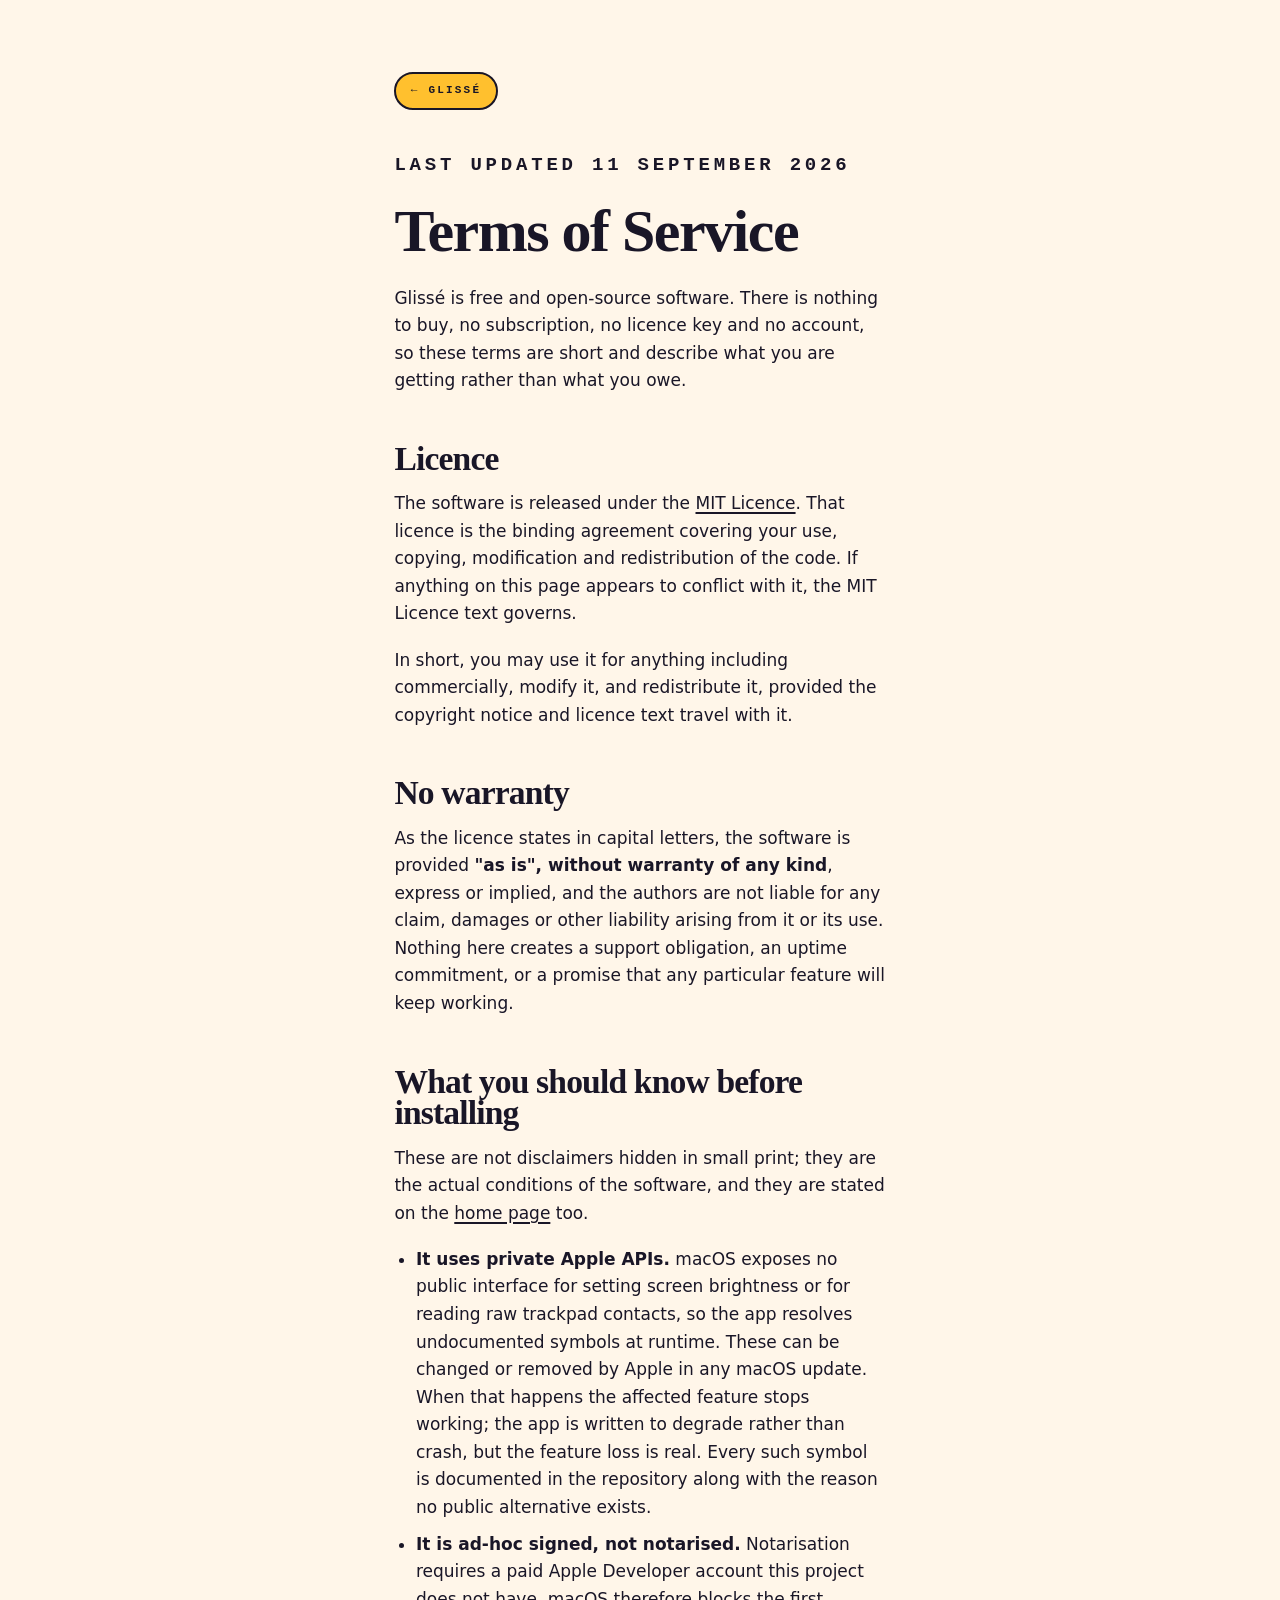
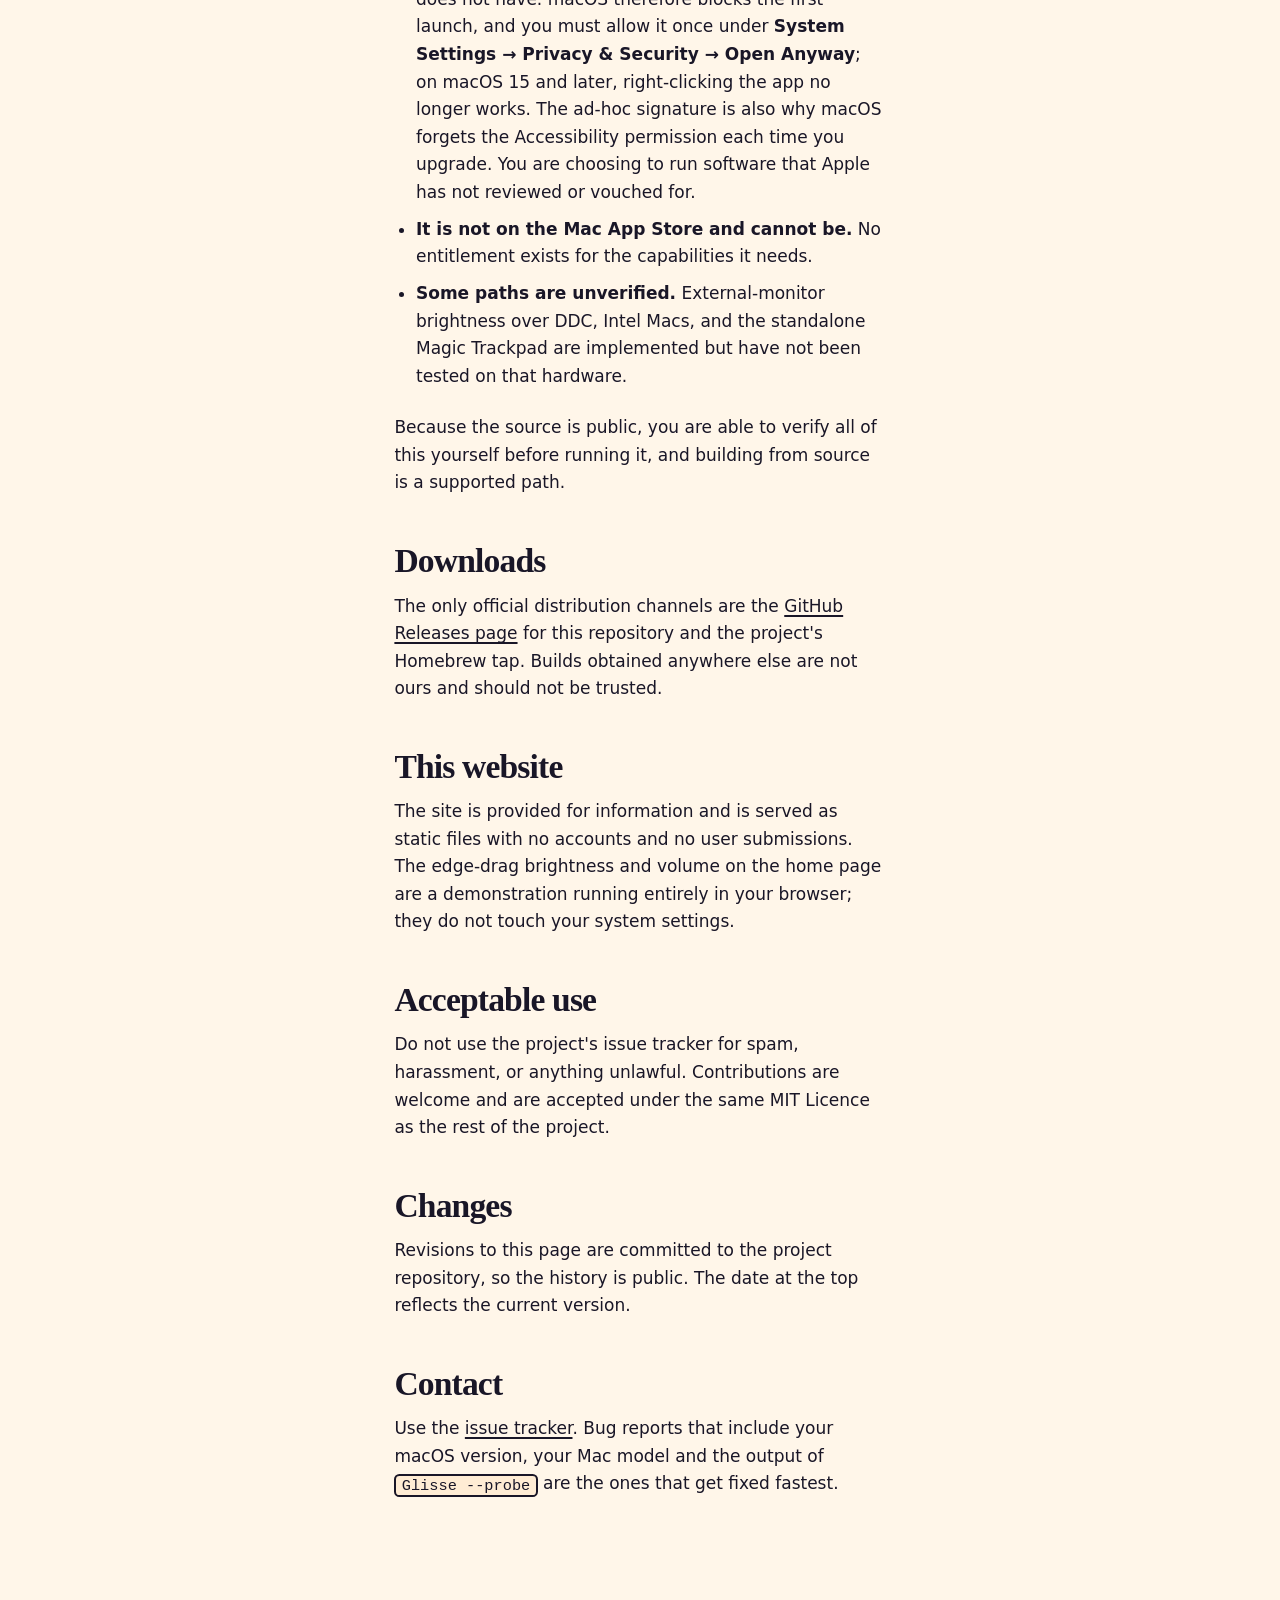
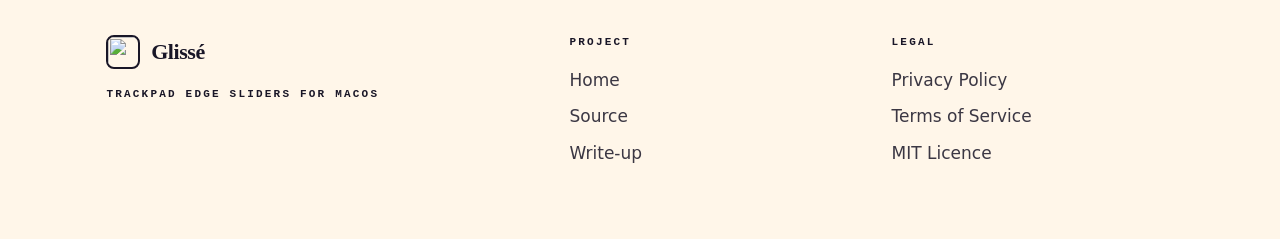
==== docs/terms.html @ 50b2019c "Fix first-launch instructions for macOS 15 and later Gatekeeper blocks the ad-hoc signed release on " ====
<!DOCTYPE html>
<html lang="en">
<head>
<meta charset="utf-8">
<meta name="viewport" content="width=device-width, initial-scale=1">
<title>Terms of Service — Glissé</title>
<meta name="description" content="Glissé is free MIT-licensed software provided as-is. What that means, what the app uses, and what is not guaranteed.">
<link rel="canonical" href="https://helgafinn.github.io/glisse/terms.html">
<meta name="theme-color" content="#0b0e14">
<link rel="icon" type="image/png" href="assets/icon-256.png">
<link rel="stylesheet" href="assets/site.css">
</head>
<body>

<div class="marks" aria-hidden="true">
  <span class="tl"></span><span class="tr"></span><span class="bl"></span><span class="br"></span>
</div>

<main id="main" class="wrap doc">
  <a class="backlink" href="./">&#8592; Glissé</a>

  <p class="label" style="margin-bottom:1.25rem">Last updated 11 September 2026</p>
  <h1>Terms of Service</h1>

  <p>Glissé is free and open-source software. There is nothing to buy, no subscription, no licence key and no account, so these terms are short and describe what you are getting rather than what you owe.</p>

  <h2>Licence</h2>

  <p>The software is released under the <a href="https://github.com/helgafinn/glisse/blob/main/LICENSE">MIT Licence</a>. That licence is the binding agreement covering your use, copying, modification and redistribution of the code. If anything on this page appears to conflict with it, the MIT Licence text governs.</p>

  <p>In short, you may use it for anything including commercially, modify it, and redistribute it, provided the copyright notice and licence text travel with it.</p>

  <h2>No warranty</h2>

  <p>As the licence states in capital letters, the software is provided <strong>"as is", without warranty of any kind</strong>, express or implied, and the authors are not liable for any claim, damages or other liability arising from it or its use. Nothing here creates a support obligation, an uptime commitment, or a promise that any particular feature will keep working.</p>

  <h2>What you should know before installing</h2>

  <p>These are not disclaimers hidden in small print; they are the actual conditions of the software, and they are stated on the <a href="./">home page</a> too.</p>

  <ul>
    <li><strong>It uses private Apple APIs.</strong> macOS exposes no public interface for setting screen brightness or for reading raw trackpad contacts, so the app resolves undocumented symbols at runtime. These can be changed or removed by Apple in any macOS update. When that happens the affected feature stops working; the app is written to degrade rather than crash, but the feature loss is real. Every such symbol is documented in the repository along with the reason no public alternative exists.</li>
    <li><strong>It is ad-hoc signed, not notarised.</strong> Notarisation requires a paid Apple Developer account this project does not have. macOS therefore blocks the first launch, and you must allow it once under <strong>System Settings → Privacy &amp; Security → Open Anyway</strong>; on macOS 15 and later, right-clicking the app no longer works. The ad-hoc signature is also why macOS forgets the Accessibility permission each time you upgrade. You are choosing to run software that Apple has not reviewed or vouched for.</li>
    <li><strong>It is not on the Mac App Store and cannot be.</strong> No entitlement exists for the capabilities it needs.</li>
    <li><strong>Some paths are unverified.</strong> External-monitor brightness over DDC, Intel Macs, and the standalone Magic Trackpad are implemented but have not been tested on that hardware.</li>
  </ul>

  <p>Because the source is public, you are able to verify all of this yourself before running it, and building from source is a supported path.</p>

  <h2>Downloads</h2>

  <p>The only official distribution channels are the <a href="https://github.com/helgafinn/glisse/releases">GitHub Releases page</a> for this repository and the project's Homebrew tap. Builds obtained anywhere else are not ours and should not be trusted.</p>

  <h2>This website</h2>

  <p>The site is provided for information and is served as static files with no accounts and no user submissions. The edge-drag brightness and volume on the home page are a demonstration running entirely in your browser; they do not touch your system settings.</p>

  <h2>Acceptable use</h2>

  <p>Do not use the project's issue tracker for spam, harassment, or anything unlawful. Contributions are welcome and are accepted under the same MIT Licence as the rest of the project.</p>

  <h2>Changes</h2>

  <p>Revisions to this page are committed to the project repository, so the history is public. The date at the top reflects the current version.</p>

  <h2>Contact</h2>

  <p>Use the <a href="https://github.com/helgafinn/glisse/issues">issue tracker</a>. Bug reports that include your macOS version, your Mac model and the output of <code>Glisse --probe</code> are the ones that get fixed fastest.</p>
</main>

<footer class="wrap">
  <div class="foot-grid">
    <div>
      <div class="brandmark" style="margin-bottom:1rem">
        <img src="assets/icon-256.png" alt="" width="26" height="26">
        <b>Glissé</b>
      </div>
      <p class="label">Trackpad edge sliders for macOS</p>
    </div>
    <nav aria-label="Project">
      <p class="label" style="margin-bottom:0.4rem">Project</p>
      <a href="./">Home</a>
      <a href="https://github.com/helgafinn/glisse">Source</a>
      <a href="writeup.html">Write-up</a>
    </nav>
    <nav aria-label="Legal">
      <p class="label" style="margin-bottom:0.4rem">Legal</p>
      <a href="privacy.html">Privacy Policy</a>
      <a href="terms.html">Terms of Service</a>
      <a href="https://github.com/helgafinn/glisse/blob/main/LICENSE">MIT Licence</a>
    </nav>
  </div>
</footer>

</body>
</html>
---- docs/assets/site.css ----
/* ==========================================================================
   Glissé — site styles
   Warm paper ground, saturated accents, Fraunces display + Space Grotesk.
   Fonts are self-hosted, so the page makes no third-party requests.
   ========================================================================== */

/* ---------- fonts ---------- */

@font-face {
  font-family: "Fraunces";
  src: url("fonts/fraunces-var.woff2") format("woff2-variations");
  font-weight: 300 900;
  font-display: swap;
}
@font-face {
  font-family: "Space Grotesk";
  src: url("fonts/spacegrotesk-var.woff2") format("woff2-variations");
  font-weight: 300 700;
  font-display: swap;
}
@font-face {
  font-family: "Space Mono";
  src: url("fonts/spacemono-400.woff2") format("woff2");
  font-weight: 400;
  font-display: swap;
}
@font-face {
  font-family: "Space Mono";
  src: url("fonts/spacemono-700.woff2") format("woff2");
  font-weight: 700;
  font-display: swap;
}

/* ---------- tokens ---------- */

:root {
  --paper:     #fff6e9;
  --paper-2:   #ffecd4;
  --paper-3:   #fbe3f2;
  --ink:       #191627;
  --ink-soft:  #443f5c;
  --ink-faint: #6f6889;

  --sun:       #ffc02e;
  --tangerine: #ff7a2f;
  --coral:     #ff5d73;
  --blue:      #2c4bff;
  --sky:       #8cc9ff;
  --mint:      #1fd0a3;
  --violet:    #7b4dff;
  --slate:     #46577a;

  --display: "Fraunces", Georgia, "Times New Roman", serif;
  --sans:    "Space Grotesk", -apple-system, BlinkMacSystemFont, system-ui, sans-serif;
  --mono:    "Space Mono", ui-monospace, "SF Mono", Menlo, monospace;

  --rail-w: 4.25rem;
  --ease: cubic-bezier(0.23, 1, 0.32, 1);
  /* Looping illustration motion uses a symmetric in-out ease, written as a
     literal inside @keyframes because var() in animation-timing-function is
     not honoured reliably across engines. Expo-out reads as a snap here. */
  --page-max: 80rem;
  --border: 2.5px solid var(--ink);
  --shadow: 6px 6px 0 var(--ink);
}

*, *::before, *::after { box-sizing: border-box; }

html { -webkit-text-size-adjust: 100%; scroll-behavior: smooth; }
html.is-wheel-scrolling { scroll-behavior: auto; }

body {
  margin: 0;
  background: var(--paper);
  color: var(--ink);
  font-family: var(--sans);
  font-size: 1.0625rem;
  line-height: 1.62;
  -webkit-font-smoothing: antialiased;
  overflow-x: hidden;
}

@media (prefers-reduced-motion: reduce) {
  html { scroll-behavior: auto; }
  *, *::before, *::after {
    animation-duration: 0.01ms !important;
    animation-iteration-count: 1 !important;
    transition-duration: 0.01ms !important;
  }
}

/* ---------- type ---------- */

h1, h2, h3 {
  margin: 0;
  font-family: var(--display);
  font-weight: 820;
  line-height: 0.94;
  letter-spacing: -0.025em;
  font-variation-settings: "SOFT" 40, "WONK" 1, "opsz" 100;
}

.display {
  font-size: clamp(3.5rem, 13.5vw, 12rem);
  line-height: 0.84;
  letter-spacing: -0.04em;
  font-variation-settings: "SOFT" 60, "WONK" 1, "opsz" 144;
}

.h2 { font-size: clamp(2rem, 5vw, 4rem); }
.h3 { font-size: clamp(1.3rem, 2.1vw, 1.75rem); font-variation-settings: "SOFT" 30, "WONK" 1, "opsz" 40; }

.label {
  font-family: var(--mono);
  font-size: 0.6875rem;
  font-weight: 700;
  letter-spacing: 0.2em;
  text-transform: uppercase;
}

.lede {
  font-size: clamp(1.09375rem, 1.5vw, 1.3125rem);
  line-height: 1.5;
  max-width: 46ch;
}

p { margin: 0 0 1.1em; }
p:last-child { margin-bottom: 0; }

a { color: inherit; text-decoration-thickness: 2px; text-underline-offset: 0.18em; }
a:hover { text-decoration-color: var(--coral); }

code, kbd, pre, samp { font-family: var(--mono); font-size: 0.9em; }

:focus-visible { outline: 3px solid var(--violet); outline-offset: 3px; border-radius: 3px; }

.skip {
  position: absolute; left: -9999px; top: 0; z-index: 100;
  padding: 0.75rem 1.25rem; background: var(--ink); color: var(--paper);
  font-family: var(--mono); font-size: 0.75rem;
}
.skip:focus { left: 1rem; top: 1rem; }

/* ---------- layout ---------- */

.wrap {
  width: 100%; max-width: var(--page-max);
  margin-inline: auto;
  /* the rails are fixed to the viewport edges, so always clear them */
  padding-inline: calc(var(--rail-w) + clamp(1rem, 3vw, 2.5rem));
}
main { position: relative; z-index: 1; }
section { position: relative; padding-block: clamp(4rem, 10vh, 8rem); }

/* colour blocks */
.block-ink    { background: var(--ink);    color: var(--paper); }
.block-sun    { background: var(--sun); }
.block-blue   { background: var(--blue);   color: var(--paper); }
.block-mint   { background: var(--mint); }
.block-violet { background: var(--violet); color: var(--paper); }
.block-paper2 { background: var(--paper-2); }
.block-ink a, .block-blue a, .block-violet a { text-decoration-color: var(--sun); }

/* soft wave divider */
.wave { display: block; width: 100%; height: clamp(2rem, 4vw, 4rem); }
.wave path { fill: currentColor; }

/* ---------- the dim layer ---------- */

#dim {
  position: fixed; inset: 0;
  background: #0d0a18;
  opacity: 0; pointer-events: none;
  z-index: 2;
  transition: opacity 90ms linear;
}

/* ---------- edge rails: the signature interaction ---------- */

.rail {
  position: fixed; top: 0; bottom: 0;
  width: var(--rail-w);
  z-index: 5;
  display: grid; place-items: center;
  border: 0; padding: 0; margin: 0;
  cursor: ns-resize;
  touch-action: none;
  -webkit-user-select: none; user-select: none;
  color: var(--ink);
}
.rail-left {
  left: 0;
  background: linear-gradient(180deg, #ffe3a0, var(--sun) 55%, var(--tangerine));
  border-right: var(--border);
}
.rail-right {
  right: 0;
  background: linear-gradient(180deg, var(--sky), var(--blue) 60%, #1a2fb8);
  border-left: var(--border);
  color: var(--paper);
}

.rail::after {
  content: ""; position: absolute; inset: 0;
  background: #fff; opacity: 0;
  transition: opacity 200ms var(--ease);
}
.rail:hover::after, .rail:focus-visible::after { opacity: 0.16; }
.rail.is-live::after { opacity: 0.26; }

.rail-ticks {
  position: absolute; top: 11%; bottom: 11%; left: 50%;
  transform: translateX(-50%);
  width: 2px; background: rgba(25, 22, 39, 0.22);
  display: flex; flex-direction: column; justify-content: space-between; align-items: center;
}
.rail-right .rail-ticks { background: rgba(255, 246, 233, 0.3); }
.rail-ticks i {
  display: block; width: 10px; height: 2px;
  background: rgba(25, 22, 39, 0.25);
  transition: background 160ms var(--ease), width 160ms var(--ease);
}
.rail-right .rail-ticks i { background: rgba(255, 246, 233, 0.35); }
.rail .rail-ticks i.lit { background: var(--ink); width: 18px; }
.rail-right .rail-ticks i.lit { background: var(--paper); }

.rail-thumb {
  position: absolute; left: 50%; bottom: 0;
  width: 1.9rem; height: 0.7rem;
  border-radius: 999px;
  background: var(--paper);
  border: 2.5px solid var(--ink);
  transform: translate(-50%, 50%) rotate(-22deg);
  transition: bottom 90ms linear, transform 240ms var(--ease);
}
.rail.is-live .rail-thumb { transform: translate(-50%, 50%) rotate(0deg) scale(1.08); }

.rail-cap {
  position: absolute; bottom: 1.15rem;
  writing-mode: vertical-rl; transform: rotate(180deg);
  font-family: var(--mono); font-weight: 700;
  font-size: 0.625rem; letter-spacing: 0.24em; text-transform: uppercase;
  white-space: nowrap;
}
.rail-left .rail-cap { bottom: auto; top: 1.15rem; }

@media (max-width: 48rem) {
  :root { --rail-w: 2.25rem; }
  .rail-cap { display: none; }
  /* confetti would land on top of the copy at this width */
  .confetti { display: none; }
}

/* ---------- HUD ---------- */

#hud {
  position: fixed; left: 50%; bottom: 11vh;
  translate: -50% 0; z-index: 6;
  width: 11.5rem; padding: 1.4rem 1.1rem 1.15rem;
  border-radius: 1.4rem;
  background: var(--paper);
  border: var(--border);
  box-shadow: var(--shadow);
  display: grid; justify-items: center; gap: 1rem;
  opacity: 0; scale: 0.9; pointer-events: none;
  transition: opacity 140ms var(--ease), scale 140ms var(--ease);
}
#hud.show { opacity: 1; scale: 1; transition-duration: 200ms; }
#hud svg { width: 3.25rem; height: 3.25rem; }
.hud-segs { display: flex; gap: 3px; width: 100%; }
.hud-segs i { flex: 1; height: 0.55rem; border-radius: 2px; background: rgba(25, 22, 39, 0.15); }
.hud-segs i.on { background: var(--ink); }

/* ---------- decorative confetti ---------- */

.confetti { position: absolute; inset: 0; pointer-events: none; overflow: hidden; z-index: 0; }
.confetti svg { position: absolute; }
.float { animation: bob 7s ease-in-out infinite; }
.float-2 { animation: bob 9s ease-in-out infinite reverse; }
.spin { animation: spin 26s linear infinite; transform-origin: 50% 50%; }
@keyframes bob { 0%, 100% { transform: translateY(0) } 50% { transform: translateY(-14px) } }
@keyframes spin { to { transform: rotate(360deg) } }

/* ---------- hero ---------- */

.hero { padding-top: clamp(3rem, 9vh, 6rem); padding-bottom: clamp(2.5rem, 6vh, 5rem); }

.hero-top {
  display: flex; justify-content: space-between; align-items: center;
  gap: 1rem; flex-wrap: wrap;
  margin-bottom: clamp(2rem, 6vh, 4rem);
}
.brandmark { display: flex; align-items: center; gap: 0.7rem; }
.brandmark img { width: 2.1rem; height: 2.1rem; border-radius: 0.5rem; border: 2px solid var(--ink); }
.brandmark b { font-family: var(--display); font-size: 1.375rem; font-weight: 820; letter-spacing: -0.02em; }

.pill {
  display: inline-flex; align-items: center; gap: 0.45rem;
  justify-self: start; width: fit-content;
  padding: 0.4rem 0.85rem;
  border: var(--border); border-radius: 999px;
  background: var(--mint);
  font-family: var(--mono); font-weight: 700;
  font-size: 0.625rem; letter-spacing: 0.16em; text-transform: uppercase;
}

.hero-grid { display: grid; gap: clamp(2rem, 5vw, 3.5rem); align-items: center; }
@media (min-width: 62rem) { .hero-grid { grid-template-columns: 1.05fr 0.95fr; } }

.hero h1 { margin-bottom: 1.5rem; }
.hero h1 mark {
  background: none; color: var(--tangerine);
  -webkit-text-stroke: 0;
}
.hero h1 span {
  display: block; margin-top: clamp(0.9rem, 2vh, 1.4rem);
  font-family: var(--mono); font-weight: 700;
  font-size: clamp(0.8125rem, 1.15vw, 1rem);
  letter-spacing: 0.18em; text-transform: uppercase;
  color: var(--ink-soft); line-height: 1.4;
}

.hero-cta { display: flex; gap: 0.8rem; flex-wrap: wrap; align-items: center; margin-top: 2rem; }

.btn {
  display: inline-flex; align-items: center; gap: 0.5rem;
  padding: 0.85rem 1.5rem;
  border: var(--border); border-radius: 999px;
  background: var(--paper); color: var(--ink);
  font-family: var(--sans); font-size: 1rem; font-weight: 600;
  text-decoration: none; cursor: pointer;
  box-shadow: 4px 4px 0 var(--ink);
  transition: transform 140ms var(--ease), box-shadow 140ms var(--ease), background 160ms var(--ease);
}
.btn:hover { transform: translate(-2px, -2px); box-shadow: 6px 6px 0 var(--ink); }
.btn:active { transform: translate(2px, 2px); box-shadow: 1px 1px 0 var(--ink); }
.btn-primary { background: var(--coral); color: var(--paper); }
.btn-sun { background: var(--sun); }

.nudge {
  display: inline-flex; align-items: center; gap: 0.6rem;
  margin-top: 2.25rem; transition: opacity 400ms var(--ease);
}
.nudge.done { opacity: 0.3; }
.nudge-arrow { width: 2.4rem; height: 2.5px; background: var(--coral); position: relative; animation: slide 2.4s var(--ease) infinite; }
.nudge-arrow::after {
  content: ""; position: absolute; left: 0; top: -3.5px;
  border-right: 7px solid var(--coral);
  border-top: 4.5px solid transparent; border-bottom: 4.5px solid transparent;
}
@keyframes slide { 0%, 100% { opacity: 0.4; transform: translateX(0) } 50% { opacity: 1; transform: translateX(-7px) } }

/* hero illustration */
.scene { width: 100%; height: auto; display: block; overflow: visible; }

/* ---------- edges two-up ---------- */

.edges { display: grid; }
@media (min-width: 56rem) { .edges { grid-template-columns: 1fr 1fr; } }
.edge {
  padding: clamp(2.25rem, 5vw, 4rem);
  display: grid; gap: 1.25rem; align-content: start;
}
.edge-illo { width: 100%; max-width: 22rem; height: auto; }

/* ---------- features ---------- */

.feat { list-style: none; margin: 0; padding: 0; display: grid; gap: 1.25rem; }
@media (min-width: 42rem) { .feat { grid-template-columns: repeat(2, 1fr); } }
@media (min-width: 68rem) { .feat { grid-template-columns: repeat(3, 1fr); } }
.feat li {
  background: var(--paper);
  border: var(--border); border-radius: 1.1rem;
  box-shadow: var(--shadow);
  padding: 1.5rem 1.4rem;
  display: grid; gap: 0.5rem; align-content: start;
}
.feat .chip {
  width: 2.75rem; height: 2.75rem; border-radius: 0.8rem;
  border: 2.5px solid var(--ink);
  display: grid; place-items: center; margin-bottom: 0.4rem;
}
.feat .chip svg { width: 1.5rem; height: 1.5rem; }
.feat b { font-family: var(--display); font-size: 1.1875rem; font-weight: 800; font-variation-settings: "SOFT" 30, "WONK" 1; }
.feat span { color: var(--ink-soft); font-size: 0.9375rem; line-height: 1.5; }

.c-sun { background: var(--sun) }
.c-coral { background: var(--coral) }
.c-blue { background: var(--sky) }
.c-mint { background: var(--mint) }
.c-violet { background: #c7b3ff }
.c-tang { background: #ffb787 }

/* ---------- install ---------- */

/* First-launch block: the app is not notarised, so this step is unavoidable
   and needs to be impossible to miss rather than buried in a footnote. */
.firstrun {
  margin-top: 2rem;
  padding: clamp(1.4rem, 3vw, 2rem);
  background: var(--paper);
  border: var(--border);
  border-radius: 1.1rem;
  box-shadow: var(--shadow);
}
.firstrun h3 { margin-bottom: 0.75rem; }
.firstrun p { max-width: 60ch; }
.firstrun .cmd { margin-block: 1rem 0; }
.steps {
  margin: 0 0 1.1em;
  padding-left: 1.35rem;
  display: grid;
  gap: 0.5rem;
  max-width: 60ch;
}
.steps li { padding-left: 0.2rem; }

.cmd {
  display: flex; align-items: center; gap: 1rem;
  padding: 1.1rem 1.25rem;
  background: var(--ink); color: var(--paper);
  border: var(--border); border-radius: 0.9rem;
  box-shadow: var(--shadow);
  margin-block: 1.75rem; overflow-x: auto;
}
.cmd code { white-space: nowrap; font-size: 0.875rem; }
.cmd button { flex-shrink: 0; margin-left: auto; }

/* On a phone, a nowrap command scrolls the Copy button out of sight, which
   hides the one control that matters. Wrap the command and give Copy its own
   full-width row instead. */
@media (max-width: 48rem) {
  .cmd {
    flex-wrap: wrap;
    overflow-x: visible;
    align-items: stretch;
    gap: 0.75rem;
  }
  .cmd code {
    white-space: pre-wrap;
    overflow-wrap: anywhere;
  }
  .cmd button {
    margin-left: 0;
    width: 100%;
    justify-content: center;
  }
}

/* ---------- honest list ---------- */

.honest { list-style: none; margin: 0; padding: 0; display: grid; gap: 1.25rem; }
@media (min-width: 54rem) { .honest { grid-template-columns: 1fr 1fr; } }
.honest li {
  background: var(--paper); border: var(--border); border-radius: 1.1rem;
  padding: 1.4rem 1.4rem; display: grid; gap: 0.4rem; align-content: start;
}
.honest b { font-family: var(--display); font-size: 1.125rem; font-weight: 800; }
.honest span { color: var(--ink-soft); font-size: 0.9375rem; }

/* ---------- footer ---------- */

footer { padding-block: 4rem 4.5rem; }
.foot-grid { display: grid; gap: 2.5rem; }
@media (min-width: 50rem) { .foot-grid { grid-template-columns: 1.5fr 1fr 1fr; } }
footer nav { display: grid; gap: 0.55rem; align-content: start; }
footer nav a { text-decoration: none; opacity: 0.85; }
footer nav a:hover { opacity: 1; text-decoration: underline; text-decoration-color: var(--sun); }
.foot-note { opacity: 0.7; font-size: 0.875rem; margin-top: 2.5rem; max-width: 60ch; }

/* ---------- doc pages ---------- */

.doc { max-width: 44rem; padding-block: clamp(3rem, 8vh, 6rem); }
.doc h1 { font-size: clamp(2.2rem, 5.5vw, 3.75rem); margin-bottom: 1.5rem; line-height: 1 }
.doc h2 { font-size: clamp(1.45rem, 2.8vw, 2.1rem); margin: 3rem 0 1rem; }
.doc h3 { margin: 2.25rem 0 0.75rem; font-size: 1.2rem; }
.doc > p:first-of-type { font-size: 1.1875rem; }
.doc ul, .doc ol { padding-left: 1.35rem; display: grid; gap: 0.6rem; margin: 0 0 1.4em; }
.doc pre {
  background: var(--ink); color: #eee8ff;
  border: var(--border); border-radius: 0.9rem;
  box-shadow: var(--shadow);
  padding: 1.15rem 1.3rem; overflow-x: auto; margin: 0 0 1.6em; line-height: 1.55;
}
.doc :not(pre) > code {
  background: var(--paper-2); border: 2px solid var(--ink);
  padding: 0.05em 0.35em; border-radius: 0.35em;
}
.doc strong { font-weight: 700; }
.doc hr { border: 0; height: 2.5px; background: var(--ink); margin-block: 3rem; opacity: 0.15; }
.doc blockquote {
  margin: 0 0 1.5em; padding: 1rem 1.25rem;
  background: var(--paper-2); border: var(--border); border-radius: 0.9rem;
}

.backlink {
  display: inline-flex; align-items: center; gap: 0.5rem;
  font-family: var(--mono); font-weight: 700; font-size: 0.6875rem;
  letter-spacing: 0.2em; text-transform: uppercase;
  text-decoration: none; margin-bottom: 2.5rem;
  padding: 0.5rem 0.9rem; border: var(--border); border-radius: 999px;
  background: var(--sun);
}
.backlink:hover { background: var(--coral); color: var(--paper); }

/* toast */
#toast {
  position: fixed; bottom: 2rem; left: 50%;
  translate: -50% 8px; z-index: 20;
  padding: 0.75rem 1.2rem; border-radius: 999px;
  background: var(--mint); color: var(--ink);
  border: var(--border); box-shadow: var(--shadow);
  font-family: var(--mono); font-weight: 700;
  font-size: 0.6875rem; letter-spacing: 0.14em; text-transform: uppercase;
  opacity: 0; pointer-events: none;
  transition: opacity 160ms var(--ease), translate 160ms var(--ease);
}
#toast.show { opacity: 1; translate: -50% 0; }

/* ---------- product-led motion system ---------- */

/* Illustration motion is decorative only; the live fixed rails remain the input surface. */
.hero-scene,
.edge-illo,
.activation-scene,
.motion-wave {
  pointer-events: none;
}

.hero-scene {
  --stage-x: 0px;
  --stage-y: 0px;
  --tilt-x: 0deg;
  --tilt-y: 0deg;
  --back-x: 0px;
  --back-y: 0px;
  --device-x: 0px;
  --device-y: 0px;
  --front-x: 0px;
  --front-y: 0px;
  perspective: 900px;
}

.hero-stage,
.hero-depth-layer,
.hero-loop {
  transform-box: fill-box;
  transform-origin: center;
}

.hero-stage {
  transform: translate3d(var(--stage-x), var(--stage-y), 0)
    rotateX(var(--tilt-x)) rotateY(var(--tilt-y));
  transform-style: preserve-3d;
}

.hero-depth-layer--shadow {
  transform: translate(var(--back-x), var(--back-y));
}
.hero-depth-layer--violet,
.hero-depth-layer--sky {
  transform: translate(var(--front-x), var(--front-y));
}
.hero-depth-layer--device {
  transform: translate(var(--device-x), var(--device-y));
}
.hero-depth-layer--gesture {
  transform: translate(var(--front-x), var(--front-y));
}

/* One 8.4s product story: brightness first, then volume, with deliberate rests. */
.hero-thumb--brightness {
  animation: hero-brightness-thumb 9.2s linear infinite both;
}
.hero-finger {
  animation: hero-brightness-finger 9.2s linear infinite both;
}
.hero-sun {
  animation: hero-sun-response 9.2s linear infinite both;
}
.hero-sun-rays {
  animation: hero-sun-rays 9.2s linear infinite both;
}
.hero-gesture-ticks {
  animation: hero-gesture-ticks 9.2s linear infinite both;
}
.hero-thumb--volume {
  animation: hero-volume-thumb 9.2s linear infinite both;
}
.hero-speaker {
  animation: hero-speaker-response 9.2s linear infinite both;
}
.hero-speaker-waves {
  transform-origin: left center;
  animation: hero-speaker-waves 9.2s linear infinite both;
}

/* Each segment carries its own ease so the travel accelerates and settles
   like a real finger instead of snapping to every keyframe stop. */
@keyframes hero-brightness-thumb {
  0%   { transform: translateY(12px); animation-timing-function: cubic-bezier(0.45, 0.05, 0.35, 1); }
  26%  { transform: translateY(-38px); animation-timing-function: linear; }
  44%  { transform: translateY(-38px); animation-timing-function: cubic-bezier(0.45, 0.05, 0.35, 1); }
  62%  { transform: translateY(12px); animation-timing-function: linear; }
  100% { transform: translateY(12px); }
}
@keyframes hero-brightness-finger {
  0%   { transform: translateY(12px) rotate(0deg); animation-timing-function: cubic-bezier(0.45, 0.05, 0.35, 1); }
  26%  { transform: translateY(-38px) rotate(-1.5deg); animation-timing-function: linear; }
  44%  { transform: translateY(-38px) rotate(-1.5deg); animation-timing-function: cubic-bezier(0.45, 0.05, 0.35, 1); }
  62%  { transform: translateY(12px) rotate(0deg); animation-timing-function: linear; }
  100% { transform: translateY(12px) rotate(0deg); }
}
/* The sun tracks the same travel, so brightness reads as the cause. */
@keyframes hero-sun-response {
  0%   { transform: rotate(-3deg) scale(0.97); animation-timing-function: cubic-bezier(0.45, 0.05, 0.35, 1); }
  26%  { transform: rotate(8deg) scale(1.06); animation-timing-function: linear; }
  44%  { transform: rotate(8deg) scale(1.06); animation-timing-function: cubic-bezier(0.45, 0.05, 0.35, 1); }
  62%  { transform: rotate(-3deg) scale(0.97); animation-timing-function: linear; }
  100% { transform: rotate(-3deg) scale(0.97); }
}
@keyframes hero-sun-rays {
  0%   { opacity: 0.5; transform: scale(0.93); animation-timing-function: cubic-bezier(0.45, 0.05, 0.35, 1); }
  26%  { opacity: 1; transform: scale(1.07); animation-timing-function: linear; }
  44%  { opacity: 1; transform: scale(1.07); animation-timing-function: cubic-bezier(0.45, 0.05, 0.35, 1); }
  62%  { opacity: 0.5; transform: scale(0.93); animation-timing-function: linear; }
  100% { opacity: 0.5; transform: scale(0.93); }
}
/* Speed marks only exist while the finger is actually travelling. */
@keyframes hero-gesture-ticks {
  0%   { opacity: 0; transform: translateY(10px) scaleX(0.8); animation-timing-function: cubic-bezier(0.45, 0.05, 0.35, 1); }
  10%  { opacity: 0.9; transform: translateY(4px) scaleX(1); }
  22%  { opacity: 0.5; transform: translateY(-6px) scaleX(0.9); animation-timing-function: linear; }
  30%  { opacity: 0; transform: translateY(-10px) scaleX(0.82); }
  62%  { opacity: 0; transform: translateY(10px) scaleX(0.8); }
  100% { opacity: 0; transform: translateY(10px) scaleX(0.8); }
}
/* Volume takes over in the back half of the loop, so only one edge acts at a time. */
@keyframes hero-volume-thumb {
  0%   { transform: translateY(0); animation-timing-function: linear; }
  66%  { transform: translateY(0); animation-timing-function: cubic-bezier(0.45, 0.05, 0.35, 1); }
  80%  { transform: translateY(-26px); animation-timing-function: linear; }
  90%  { transform: translateY(-26px); animation-timing-function: cubic-bezier(0.45, 0.05, 0.35, 1); }
  100% { transform: translateY(0); }
}
@keyframes hero-speaker-response {
  0%   { transform: scale(1) rotate(0deg); animation-timing-function: linear; }
  66%  { transform: scale(1) rotate(0deg); animation-timing-function: cubic-bezier(0.45, 0.05, 0.35, 1); }
  80%  { transform: scale(1.05) rotate(-1.5deg); animation-timing-function: linear; }
  90%  { transform: scale(1.05) rotate(-1.5deg); animation-timing-function: cubic-bezier(0.45, 0.05, 0.35, 1); }
  100% { transform: scale(1) rotate(0deg); }
}
@keyframes hero-speaker-waves {
  0%   { opacity: 0.5; transform: scaleX(0.9); animation-timing-function: linear; }
  66%  { opacity: 0.5; transform: scaleX(0.9); animation-timing-function: cubic-bezier(0.45, 0.05, 0.35, 1); }
  80%  { opacity: 1; transform: scaleX(1.08); animation-timing-function: linear; }
  90%  { opacity: 1; transform: scaleX(1.08); animation-timing-function: cubic-bezier(0.45, 0.05, 0.35, 1); }
  100% { opacity: 0.5; transform: scaleX(0.9); }
}

/* JS owns these explicit lifecycle states. Pausing never changes a real rail value. */
.hero.is-motion-paused .confetti svg,
.hero.is-motion-paused .nudge-arrow,
.nudge.done .nudge-arrow,
.hero-scene.is-motion-paused .hero-loop {
  animation-play-state: paused;
}
.hero-scene.is-user-owned .hero-loop {
  animation: none;
}

/* Content is visible by default. JS adds pending classes only after the observer exists. */
.reveal-item {
  --reveal-delay: 0ms;
}
.reveal-item.is-reveal-pending:not(.is-revealed) {
  opacity: 0;
  transform: translateY(14px);
}
.reveal-item.is-reveal-pending.is-revealed {
  opacity: 1;
  transform: translateY(0);
  transition:
    opacity 520ms var(--ease) var(--reveal-delay),
    transform 700ms var(--ease) var(--reveal-delay);
}

/* The two edge diagrams play once as they enter. */
.edge-illo .edge-sun > circle,
.edge-illo .edge-sun > g,
.edge-speaker-bar,
.edge-speaker-wave,
.edge-brightness-arrow,
.edge-brightness-path {
  transform-box: fill-box;
  transform-origin: center;
}
.edge-speaker-bar { transform-origin: center bottom; }

.edge-illo--brightness.is-motion-pending:not(.is-animated) .edge-sun > circle,
.edge-illo--brightness.is-motion-pending:not(.is-animated) .edge-sun > g {
  opacity: 0.35;
  transform: scale(0.86);
}
.edge-illo--brightness.is-motion-pending:not(.is-animated) .edge-brightness-path {
  stroke-dashoffset: 60;
}
.edge-illo--brightness.is-motion-pending:not(.is-animated) .edge-brightness-arrow {
  opacity: 0;
  stroke-dasharray: 30;
  stroke-dashoffset: 30;
}
.edge-illo--brightness.is-animated .edge-sun > circle,
.edge-illo--brightness.is-animated .edge-sun > g {
  animation: edge-sun-in 720ms var(--ease) both;
}
.edge-illo--brightness.is-animated .edge-sun--bright > circle,
.edge-illo--brightness.is-animated .edge-sun--bright > g {
  animation-delay: 180ms;
}
.edge-illo--brightness.is-animated .edge-brightness-path {
  animation: edge-dash-travel 800ms var(--ease) 130ms both;
}
.edge-illo--brightness.is-animated .edge-brightness-arrow {
  animation: edge-arrow-draw 620ms var(--ease) 260ms both;
}

.edge-illo--volume.is-motion-pending:not(.is-animated) .edge-speaker-bar {
  transform: scaleY(0.16);
}
.edge-illo--volume.is-motion-pending:not(.is-animated) .edge-speaker-wave {
  opacity: 0;
  stroke-dasharray: 90;
  stroke-dashoffset: 90;
}
.edge-illo--volume.is-animated .edge-speaker-bar {
  animation: edge-bar-rise 720ms var(--ease) var(--bar-delay, 0ms) both;
}
.edge-illo--volume.is-animated .edge-speaker-wave {
  animation: edge-wave-draw 760ms var(--ease) 220ms both;
}

@keyframes edge-sun-in {
  0%   { opacity: 0.35; transform: scale(0.86) rotate(-8deg); }
  70%  { opacity: 1; transform: scale(1.08) rotate(3deg); }
  100% { opacity: 1; transform: scale(1) rotate(0deg); }
}
@keyframes edge-dash-travel {
  from { stroke-dashoffset: 60; opacity: 0.45; }
  to   { stroke-dashoffset: 0; opacity: 1; }
}
@keyframes edge-arrow-draw {
  from { opacity: 0; stroke-dasharray: 30; stroke-dashoffset: 30; }
  to   { opacity: 1; stroke-dasharray: 30; stroke-dashoffset: 0; }
}
@keyframes edge-bar-rise {
  0%   { transform: scaleY(0.16); }
  72%  { transform: scaleY(1.08); }
  100% { transform: scaleY(1); }
}
@keyframes edge-wave-draw {
  from { opacity: 0; stroke-dasharray: 90; stroke-dashoffset: 90; }
  to   { opacity: 1; stroke-dasharray: 90; stroke-dashoffset: 0; }
}

/* Activation paths trace once, reinforcing that origin—not proximity—is the rule. */
.activation-path,
.activation-arrow,
.activation-origin,
.activation-result {
  transform-box: fill-box;
  transform-origin: center;
}
.activation-scene.is-motion-pending:not(.is-animated) .activation-path,
.activation-scene.is-motion-pending:not(.is-animated) .activation-arrow {
  opacity: 0;
}
.activation-scene.is-motion-pending:not(.is-animated) .activation-origin,
.activation-scene.is-motion-pending:not(.is-animated) .activation-result {
  opacity: 0.25;
}
.activation-scene.is-animated .activation-path--accepted {
  animation: activation-path-accepted 900ms var(--ease) 80ms both;
}
.activation-scene.is-animated .activation-arrow--accepted {
  animation: activation-arrow-in 420ms var(--ease) 780ms both;
}
.activation-scene.is-animated .activation-origin--accepted,
.activation-scene.is-animated .activation-result--accepted {
  animation: activation-marker-in 420ms var(--ease) 120ms both;
}
.activation-scene.is-animated .activation-path--rejected {
  animation: activation-path-rejected 980ms var(--ease) 620ms both;
}
.activation-scene.is-animated .activation-origin--rejected,
.activation-scene.is-animated .activation-result--rejected {
  animation: activation-marker-in 420ms var(--ease) 700ms both;
}

@keyframes activation-path-accepted {
  from { opacity: 0; stroke-dasharray: 180; stroke-dashoffset: 180; }
  to   { opacity: 1; stroke-dasharray: 180; stroke-dashoffset: 0; }
}
@keyframes activation-path-rejected {
  0%   { opacity: 0; stroke-dasharray: 190 190; stroke-dashoffset: 190; }
  88%  { opacity: 1; stroke-dasharray: 190 190; stroke-dashoffset: 0; }
  100% { opacity: 1; stroke-dasharray: 10 9; stroke-dashoffset: 0; }
}
@keyframes activation-arrow-in {
  from { opacity: 0; stroke-dasharray: 40; stroke-dashoffset: 40; }
  to   { opacity: 1; stroke-dasharray: 40; stroke-dashoffset: 0; }
}
@keyframes activation-marker-in {
  from { opacity: 0.25; }
  to   { opacity: 1; }
}

/* Divider waves breathe into place once rather than looping forever. */
.motion-wave path {
  transform-box: fill-box;
  transform-origin: center bottom;
}
.motion-wave.is-motion-pending:not(.is-animated) path {
  opacity: 0.84;
  transform: translateY(7px) scaleY(0.9);
}
.motion-wave.is-animated path {
  animation: wave-settle 900ms var(--ease) both;
}
@keyframes wave-settle {
  0%   { opacity: 0.84; transform: translateY(7px) scaleY(0.9); }
  70%  { opacity: 1; transform: translateY(-1px) scaleY(1.015); }
  100% { opacity: 1; transform: translateY(0) scaleY(1); }
}

/* A tiny, non-looping response for pointer-capable cards only. */
@media (hover: hover) and (pointer: fine) {
  .feat li {
    transition: transform 140ms var(--ease), box-shadow 140ms var(--ease);
  }
  .feat li:hover {
    transform: translateY(-3px) rotate(-0.2deg);
    box-shadow: 7px 8px 0 var(--ink);
    transition-duration: 200ms;
  }
}

/* Live reduced-motion changes land on complete, readable static art. */
@media (prefers-reduced-motion: reduce) {
  .hero-stage,
  .hero-depth-layer,
  .hero-loop,
  .edge-illo .edge-sun > circle,
  .edge-illo .edge-sun > g,
  .edge-speaker-bar,
  .motion-wave path,
  .reveal-item {
    animation: none !important;
    transition: none !important;
    transform: none !important;
  }

  .edge-illo .edge-sun > circle,
  .edge-illo .edge-sun > g,
  .motion-wave path,
  .reveal-item {
    opacity: 1 !important;
  }

  .edge-speaker-wave,
  .edge-brightness-path,
  .edge-brightness-arrow,
  .activation-path,
  .activation-arrow {
    animation: none !important;
    transition: none !important;
    opacity: 1 !important;
    stroke-dashoffset: 0 !important;
  }

  .edge-brightness-arrow,
  .activation-arrow--accepted {
    stroke-dasharray: none !important;
  }
  .activation-path--accepted {
    stroke-dasharray: none !important;
  }
  .activation-path--rejected {
    stroke-dasharray: 10 9 !important;
  }
  .activation-origin,
  .activation-result {
    animation: none !important;
    opacity: 1 !important;
  }
}
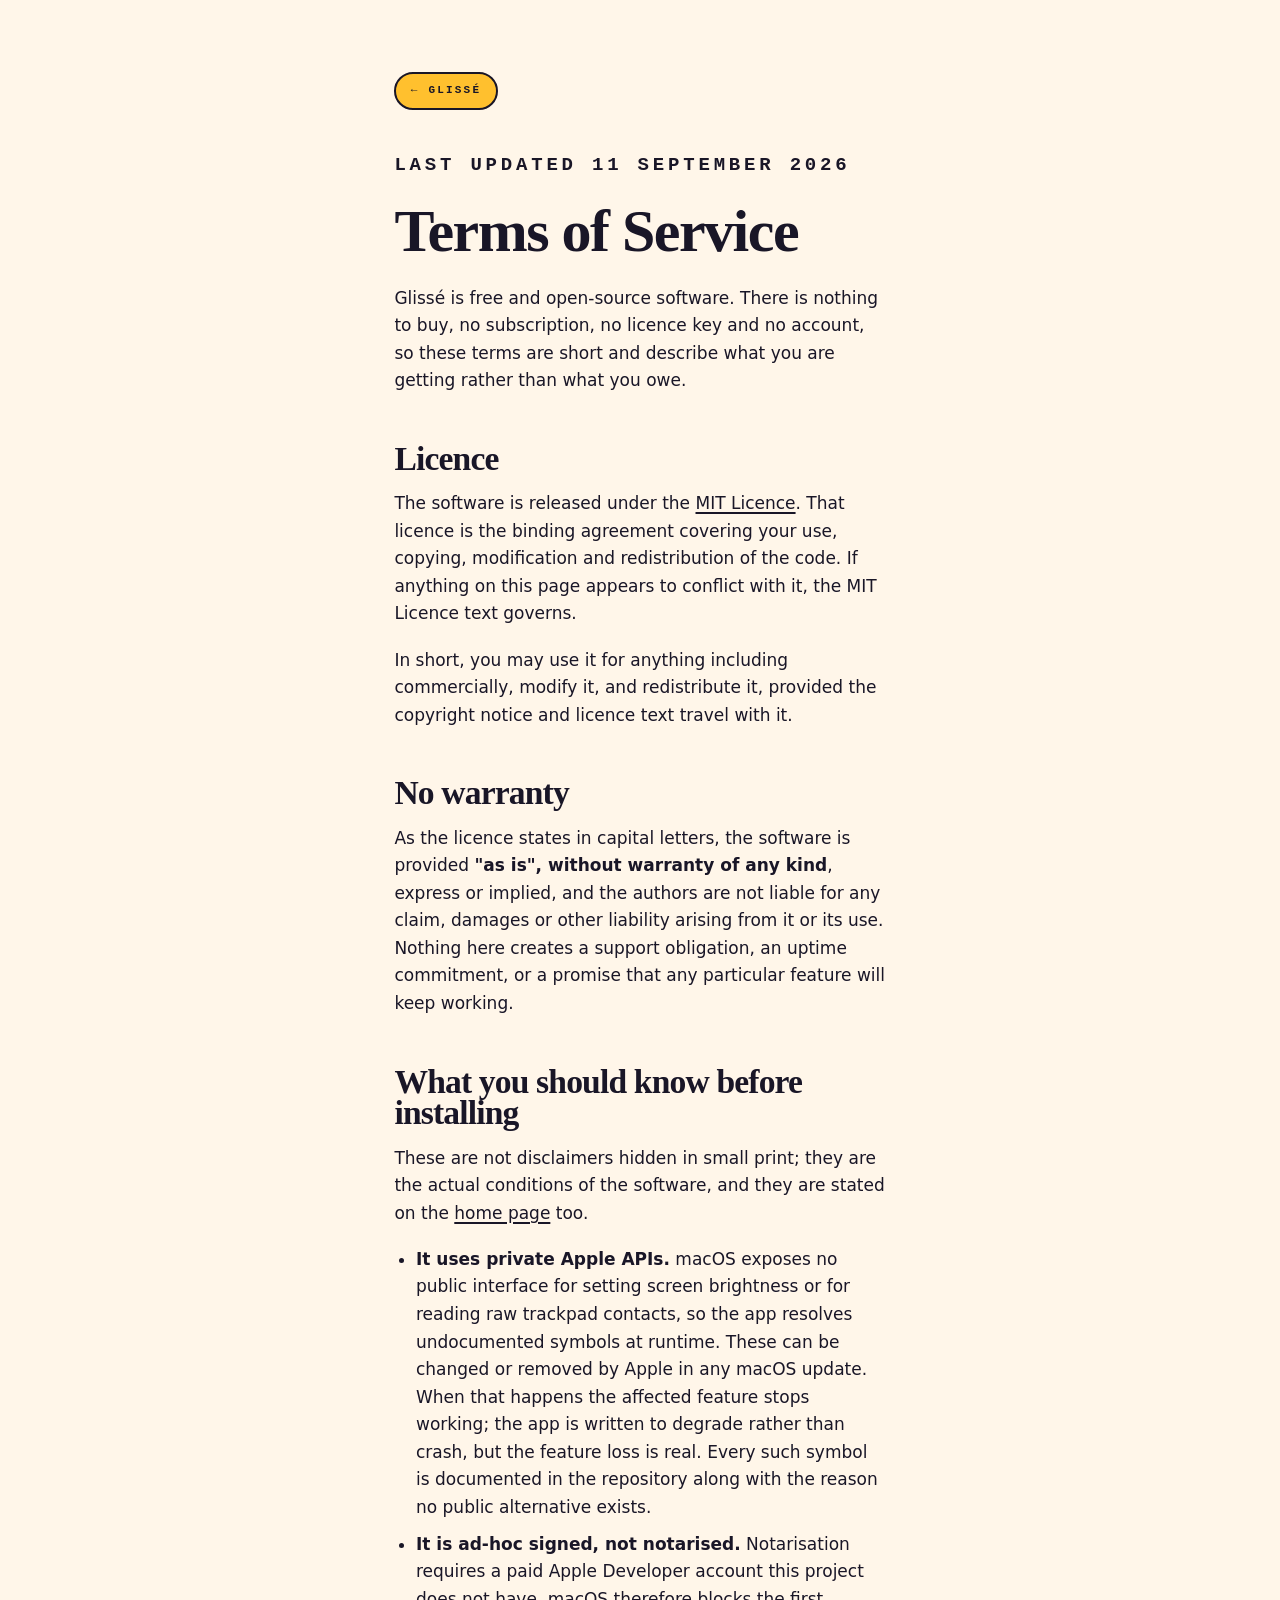
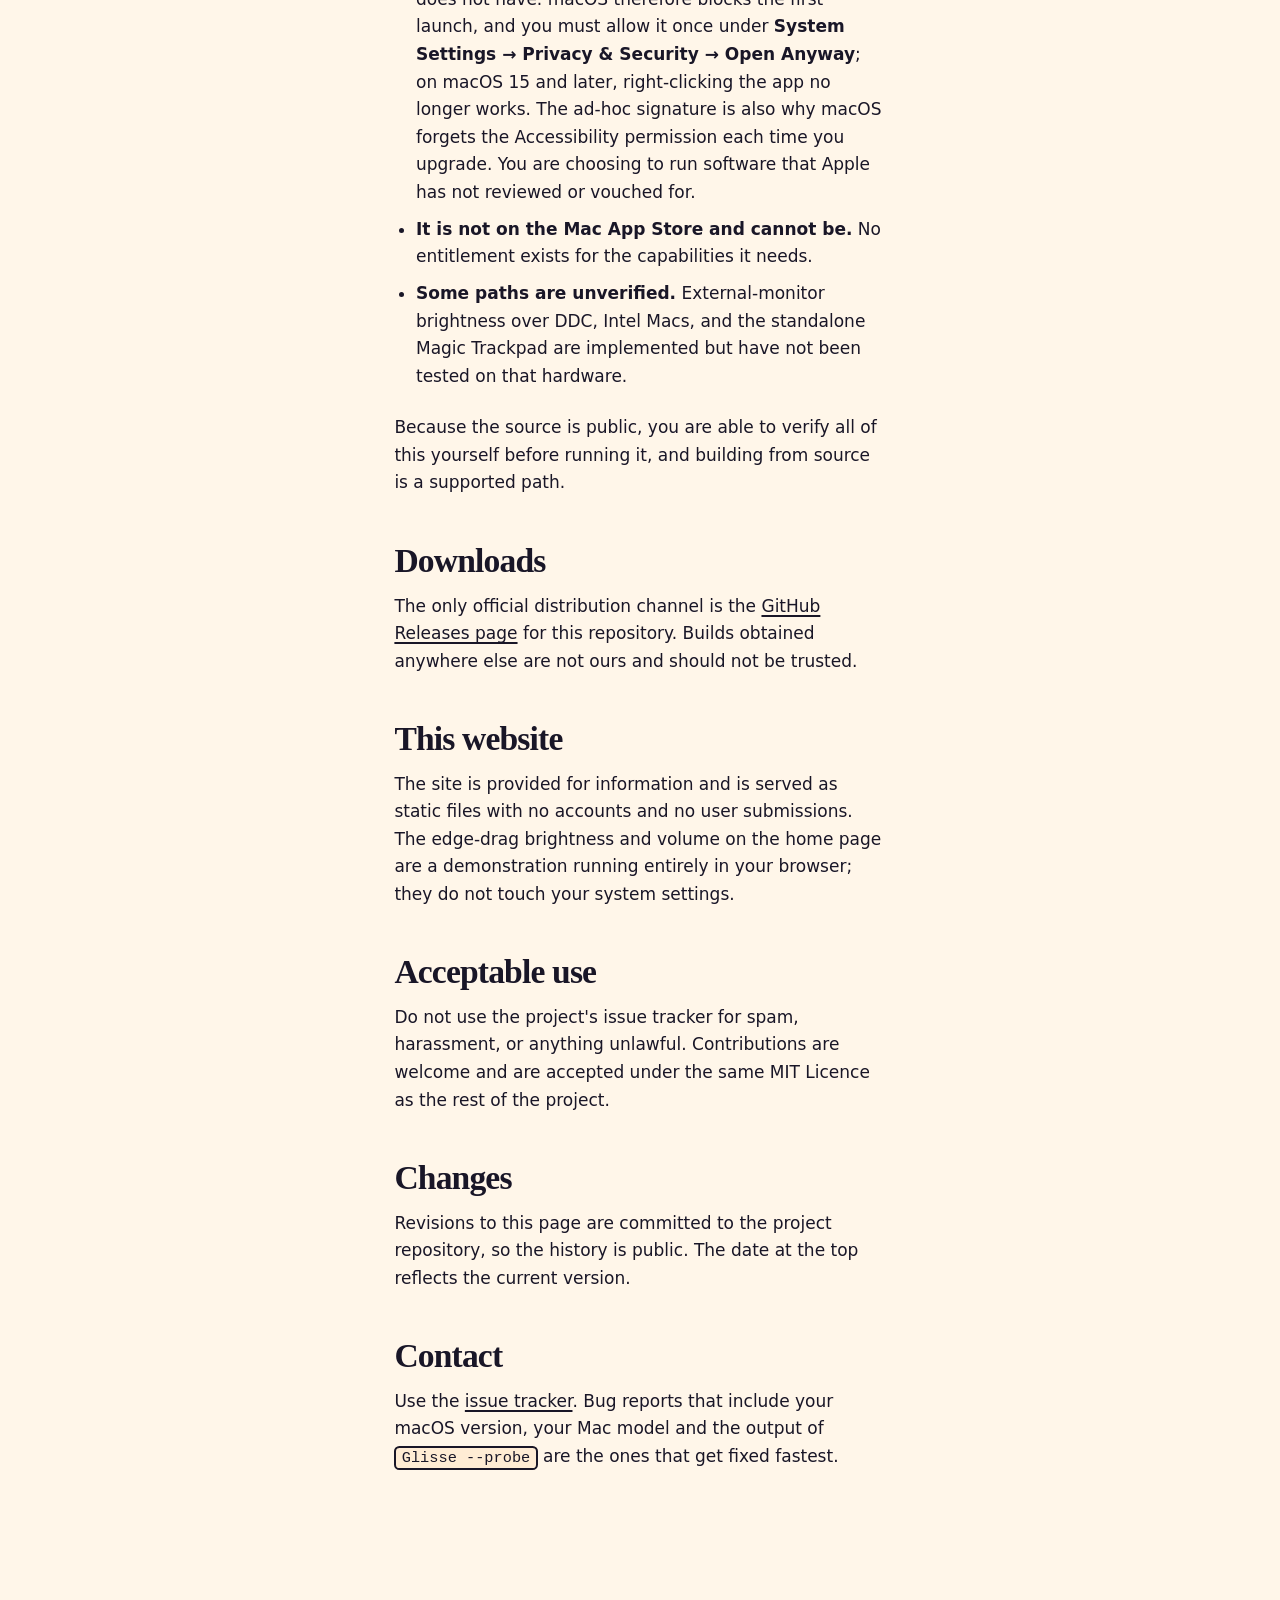
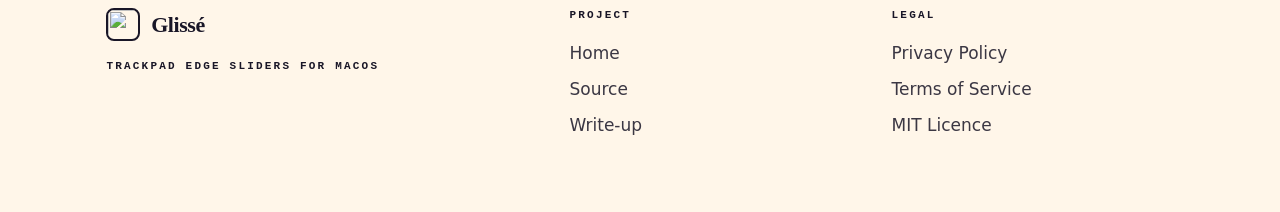
==== commit 84166275: "Make the DMG the only documented install path The Homebrew tap is not in homebrew/cask, so brew.sh s" ====
--- a/docs/terms.html
+++ b/docs/terms.html
@@ -49,7 +49,7 @@
 
   <h2>Downloads</h2>
 
-  <p>The only official distribution channels are the <a href="https://github.com/helgafinn/glisse/releases">GitHub Releases page</a> for this repository and the project's Homebrew tap. Builds obtained anywhere else are not ours and should not be trusted.</p>
+  <p>The only official distribution channel is the <a href="https://github.com/helgafinn/glisse/releases">GitHub Releases page</a> for this repository. Builds obtained anywhere else are not ours and should not be trusted.</p>
 
   <h2>This website</h2>
 
--- a/docs/assets/site.css
+++ b/docs/assets/site.css
@@ -392,6 +392,28 @@
 .c-tang { background: #ffb787 }
 
 /* ---------- install ---------- */
+
+/* The DMG is the only install path, so the download is the primary action
+   rather than one option among several. */
+.download {
+  display: flex;
+  align-items: center;
+  gap: 1rem;
+  flex-wrap: wrap;
+  margin-block: 1.75rem;
+}
+.download .btn {
+  font-size: 1.0625rem;
+  padding: 1rem 1.75rem;
+}
+.download-meta {
+  font-family: var(--mono);
+  font-size: 0.6875rem;
+  font-weight: 700;
+  letter-spacing: 0.16em;
+  text-transform: uppercase;
+  opacity: 0.7;
+}
 
 /* First-launch block: the app is not notarised, so this step is unavoidable
    and needs to be impossible to miss rather than buried in a footnote. */
